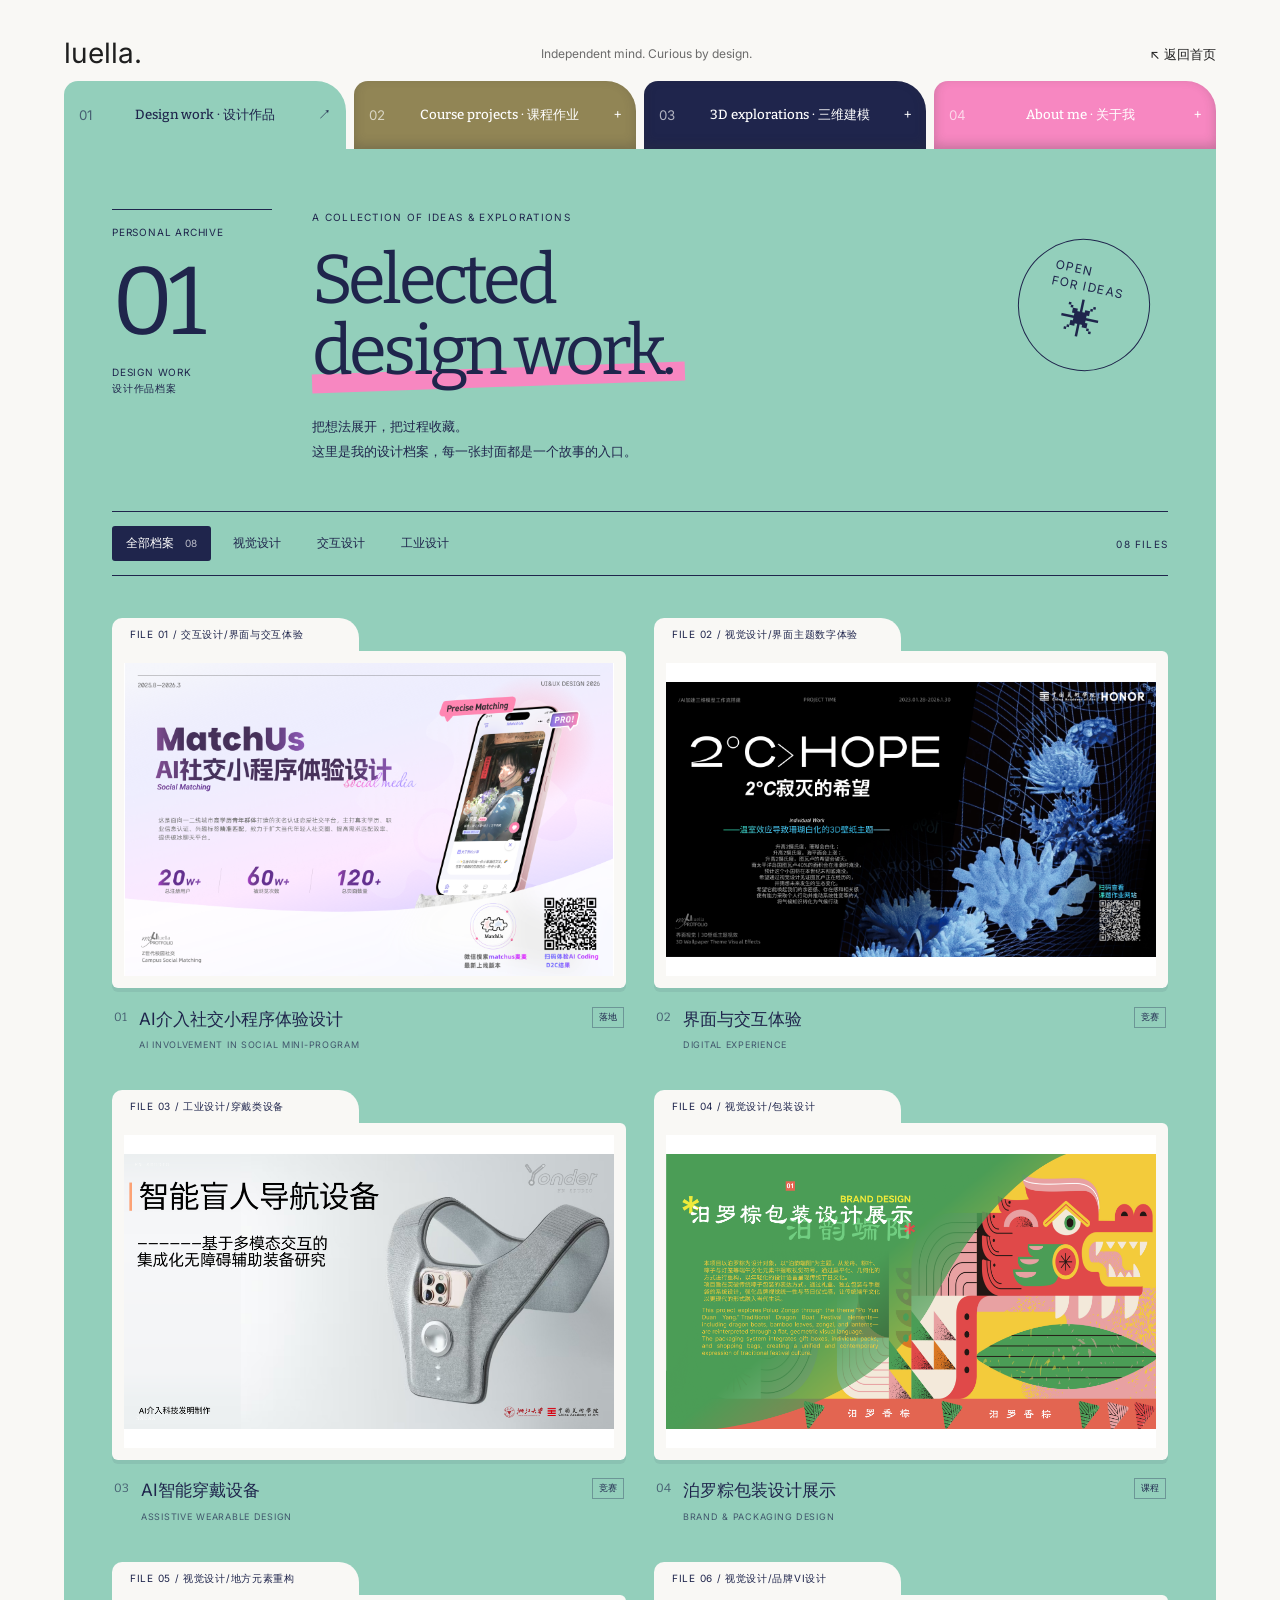
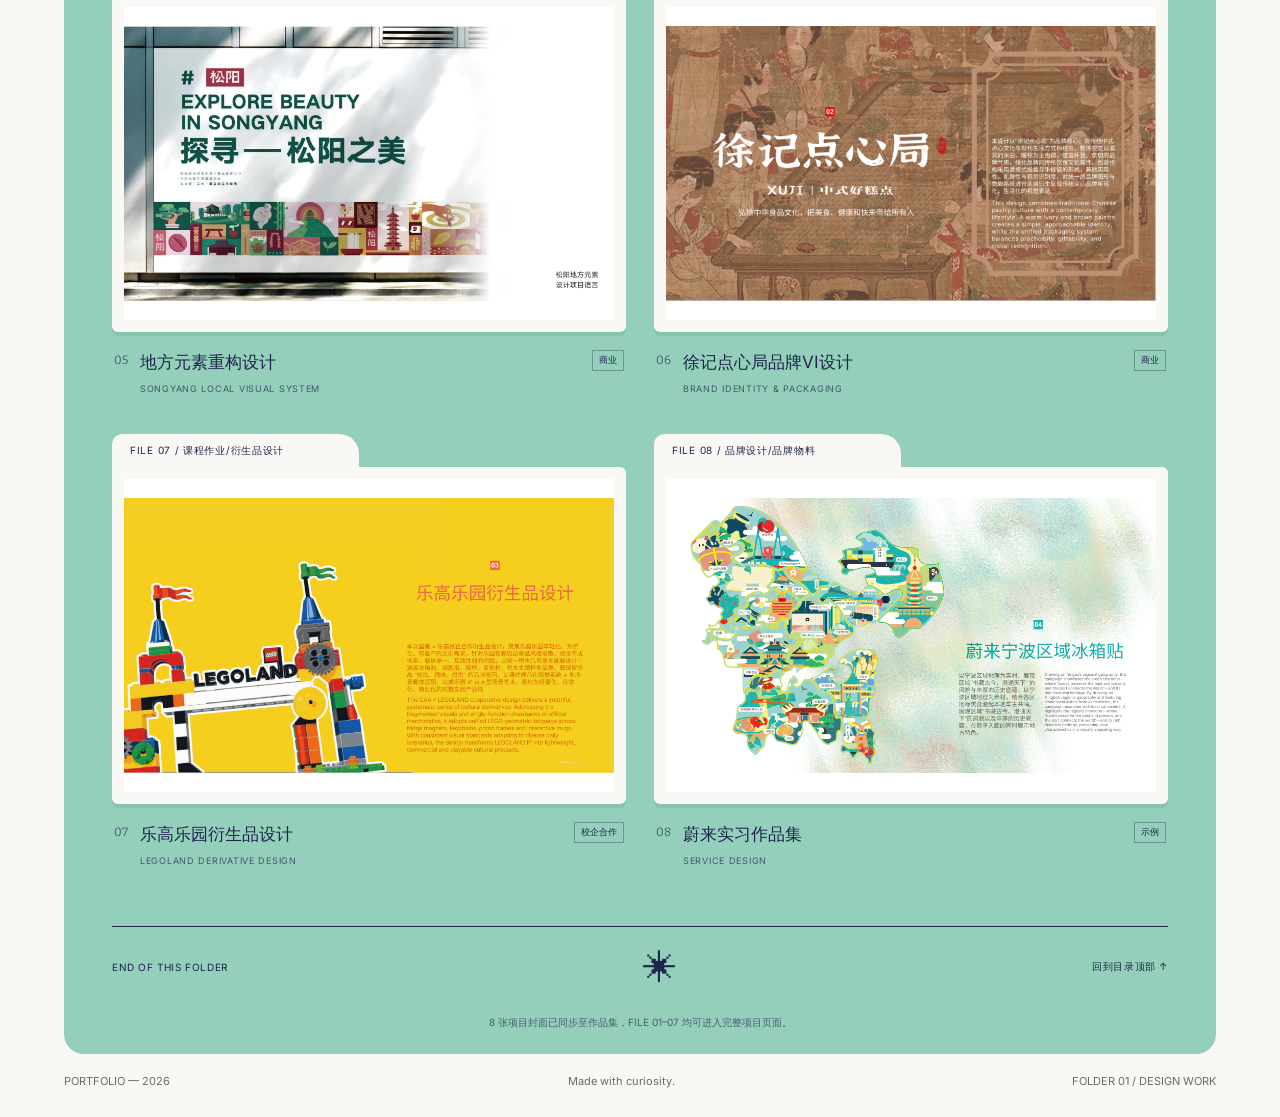
==== design-work.html @ b6601cc5 "Publish Luella portfolio" ====
<!doctype html>
<html lang="zh-CN">
<head>
  <meta charset="utf-8"><meta name="viewport" content="width=device-width,initial-scale=1">
  <title>Design work — Luella’s archive</title>
  <link rel="stylesheet" href="./home.css"><link rel="stylesheet" href="./archive.css"><link rel="stylesheet" href="./project-detail.css">
<script src="https://mcp.figma.com/mcp/html-to-design/capture.js" async></script></head>
<body>
<main class="page archive-page" data-theme="design">
  <header><a class="logo" href="./">luella.</a><small>Independent mind. Curious by design.</small><a class="back-home" href="./">↖ 返回首页</a></header>
  <nav class="tabs archive-tabs" aria-label="作品集栏目">
    <a class="tab" data-theme="design" href="./design-work.html" aria-current="page"><small>01</small><span class="label">Design work<span class="separator"> · </span><span>设计作品</span></span><span>↗</span></a>
    <a class="tab" data-theme="course" href="./course-projects.html"><small>02</small><span class="label">Course projects<span class="separator"> · </span><span>课程作业</span></span><span>+</span></a>
    <a class="tab" data-theme="explorations" href="./?theme=explorations"><small>03</small><span class="label">3D explorations<span class="separator"> · </span><span>三维建模</span></span><span>+</span></a>
    <a class="tab" data-theme="about" href="./?theme=about"><small>04</small><span class="label">About me<span class="separator"> · </span><span>关于我</span></span><span>+</span></a>
  </nav>
  <section class="archive" aria-labelledby="archive-title">
    <div class="archive-heading">
      <div class="folder-index"><span>PERSONAL ARCHIVE</span><strong>01</strong><span>DESIGN WORK<br>设计作品档案</span></div>
      <div class="heading-copy"><p class="eyebrow">A COLLECTION OF IDEAS & EXPLORATIONS</p><h1 id="archive-title">Selected<br><em>design work.</em></h1><p class="archive-intro">把想法展开，把过程收藏。<br>这里是我的设计档案，每一张封面都是一个故事的入口。</p></div>
      <div class="archive-stamp" aria-hidden="true">OPEN<br>FOR IDEAS<span>✳</span></div>
    </div>
    <div class="archive-toolbar"><div class="filters" role="group" aria-label="筛选项目类型"><button type="button" data-filter="all" aria-pressed="true">全部档案 <span>08</span></button><button type="button" data-filter="visual" aria-pressed="false">视觉设计</button><button type="button" data-filter="interactive" aria-pressed="false">交互设计</button><button type="button" data-filter="industrial" aria-pressed="false">工业设计</button></div><span class="result-count" role="status">08 FILES</span></div>
    <div class="project-grid" id="projects"></div>
    <div class="archive-end"><span>END OF THIS FOLDER</span><span class="end-star" aria-hidden="true">✳</span><a href="#archive-title">回到目录顶部 ↑</a></div>
    <p class="sample-note">8 张项目封面已同步至作品集，FILE 01–07 均可进入完整项目页面。</p>
  </section>
  <footer><span>PORTFOLIO — 2026</span><span>Made with curiosity.</span><span>FOLDER 01 / DESIGN WORK</span></footer>
</main>
<dialog class="cover-dialog" aria-labelledby="preview-title"><button class="close-preview" type="button" aria-label="关闭封面预览">关闭 ×</button><div class="preview-art"></div><div class="preview-caption"><span class="eyebrow">COVER PREVIEW / 封面预览</span><h2 id="preview-title"></h2><p>示例封面 · 正式项目内容待补充</p></div></dialog>
<script type="module" src="./archive.js"></script>
</body></html>
---- home.css ----
@font-face{font-family:Bitter;src:url('./assets/bitter-regular.ttf') format('truetype');font-weight:400;font-display:swap}
@font-face{font-family:Bitter;src:url('./assets/bitter-medium.ttf') format('truetype');font-weight:500;font-display:swap}
@font-face{font-family:Inter;src:url('./assets/inter-regular.ttf') format('truetype');font-weight:400;font-display:swap}
*{box-sizing:border-box}
body{margin:0;background:#f9f8f5;color:#1f1f1f;font-family:Inter,'PingFang SC',sans-serif}
.page{--surface:#93cfbb;--ink:#1f1f1f;--highlight:#f787c1;max-width:1728px;margin:auto;min-height:100svh;padding:36px 64px 28px;display:flex;flex-direction:column}
.page[data-theme=course]{--surface:#918555}
.page[data-theme=explorations]{--surface:#1f254c;--ink:#fff}
.page[data-theme=about]{--surface:#f787c1;--ink:#fff;--highlight:#93cfbb}
header{height:45px;display:flex;align-items:flex-start;justify-content:space-between;padding-bottom:11px;flex-shrink:0}
.logo{font-size:28px;line-height:34px}header small{font-size:12px;color:#6b6b6b;margin-top:10px}.contact{font-size:14px;margin-top:9px}
.tabs{display:grid;grid-template-columns:repeat(4,minmax(0,1fr));gap:8px;flex-shrink:0;position:relative;z-index:2}
.tab{min-width:0;height:68px;border:0;border-radius:14px 30px 0 0;padding:0 clamp(12px,1.15vw,22px);display:flex;gap:8px;justify-content:space-between;align-items:center;font:500 clamp(12px,1.04vw,20px) Bitter,'PingFang SC',serif;cursor:pointer;color:white;box-shadow:inset 0 -4px 11.1px #35353540;transition:box-shadow 180ms}
.tab[data-theme=design]{background:#93cfbb}.tab[data-theme=course]{background:#918555}.tab[data-theme=explorations]{background:#1f254c}.tab[data-theme=about]{background:#f787c1}
.tab small,.tab .symbol{font:400 1em Inter,sans-serif;opacity:.65}.tab[aria-selected=true]{box-shadow:none}.tab:focus-visible{outline:2px solid currentColor;outline-offset:-6px}
.hero{position:relative;isolation:isolate;display:grid;grid-template-columns:60% 36%;column-gap:1%;align-items:center;min-height:560px;height:calc(100svh - 252px);max-height:1000px;border-radius:0 0 20px 20px;background:var(--surface);color:var(--ink);overflow:hidden;transition:background-color 220ms,color 220ms}
.object{height:100%;min-width:0;position:relative;display:flex;align-items:center;justify-content:center}
.viewport{width:100%;height:calc(100% - 42px);position:relative;z-index:1}.viewport canvas{width:100%;height:100%;display:block}.poster{position:absolute;width:100%;height:100%;object-fit:contain;pointer-events:none}.poster[hidden]{display:none}
.star{position:absolute;pointer-events:none;height:auto;aspect-ratio:auto;z-index:2;transition:fill 220ms;width:clamp(54px,15%,140px)}.star-1{left:13%;top:22%;fill:var(--star-one,#f787c1);aspect-ratio:196.8021/179.9487}.star-2{right:7%;bottom:20%;fill:var(--star-two,#918555);aspect-ratio:202.493/212.921}.page[data-theme=course]{--star-one:#1f254c;--star-two:#f787c1}.page[data-theme=explorations]{--star-one:#918555;--star-two:#93cfbb}.page[data-theme=about]{--star-one:#93cfbb;--star-two:#918555}
.caption{position:absolute;z-index:3;bottom:10px;left:0;right:0;display:flex;justify-content:center;align-items:center;gap:8px;font-size:10px;color:var(--ink)}.motion-button{border:0;background:none;color:inherit;cursor:pointer;font:18px Inter;padding:6px;min-width:32px}.motion-button:focus-visible{outline:2px solid currentColor;border-radius:4px}.error{position:absolute;bottom:44px;left:20px;right:20px;z-index:4;font-size:12px}.error:empty{display:none}
.intro{align-self:start;padding-top:clamp(90px,8.59vw,165px);min-width:0;height:100%;position:relative;z-index:3}
h1{font-family:Bitter,Georgia,serif;font-size:clamp(38px,3.96vw,76px);font-weight:400;line-height:1.08;letter-spacing:-.01em;margin:0;white-space:nowrap}h1 .highlight{display:block;margin-top:1.08em;color:var(--highlight);transition:color 220ms}
.explore{text-decoration:none;position:absolute;left:0;top:83.2%;display:inline-flex;align-items:center;gap:14px;border:0;border-bottom:1px solid currentColor;padding:8px 5px;background:none;color:inherit;font:20px Inter,'PingFang SC',sans-serif}.explore .arrow{font-size:24px}
.resume{position:absolute;right:4.27%;bottom:3.99%;width:10.3%;height:auto;opacity:.65;mix-blend-mode:soft-light;pointer-events:none}
footer{display:flex;justify-content:space-between;gap:16px;padding-top:20px;color:#6b6b66;font-size:11px;line-height:15px}
@media(min-width:1920px){h1{font-size:76px}}
@media(max-width:1200px){.page{padding:28px 40px}.tab{padding:0 12px}.tab small{font-size:11px}.tab .label{display:flex;flex-direction:column;gap:3px;text-align:center}.tab .separator{display:none}.hero{min-height:580px}.intro{padding-top:30%}h1{font-size:clamp(34px,3.9vw,48px)}}
@media(max-width:1023px){.page{padding:20px}.contact{font-size:12px}header small{display:none}.tabs{grid-template-columns:repeat(2,minmax(0,1fr));gap:6px}.tab{height:60px;font-size:13px}.hero{height:auto;max-height:none;min-height:0;display:flex;flex-direction:column;padding-top:32px}.intro{order:0;width:100%;padding:0 28px;height:auto}h1{font-size:clamp(30px,6.8vw,48px);white-space:normal}h1 .highlight{margin-top:.5em}.explore{position:static;margin-top:24px;font-size:16px}.object{order:1;width:100%;height:clamp(500px,90vw,780px);margin-top:12px}.caption{bottom:12px}.resume{width:80px;right:20px;bottom:44px}footer{flex-wrap:wrap;font-size:9px;padding-top:16px}footer span:last-child{margin-left:auto}}
@media(prefers-reduced-motion:reduce){*,*::before,*::after{transition:none!important}}

@media(min-width:768px) and (max-width:1023px){.page{padding:28px 32px}.intro{padding:0 40px}h1{font-size:52px}.object{height:760px}}
@media(max-width:480px){.resume{display:none}.star{width:18%}.star-1{left:5%;top:25%}.star-2{right:3%;bottom:24%}.caption{font-size:9px;gap:4px}.intro{padding:0 24px}}
---- archive.css ----
a{color:inherit;text-decoration:none}.archive-page{max-width:1728px}.back-home{font-size:13px;padding-top:10px}.archive-tabs .tab[aria-current]{box-shadow:none;color:#1f254c}.archive{background:#93cfbb;border-radius:0 0 20px 20px;padding:48px 48px 24px;color:#1f254c}.archive-heading{display:grid;grid-template-columns:160px 1fr 150px;gap:40px;padding:12px 0 48px;align-items:start}.folder-index{border-top:1px solid #1f254c;padding-top:14px;display:flex;flex-direction:column;gap:14px;font-size:10px;line-height:1.6;letter-spacing:.08em}.folder-index strong{font:96px/1 Bitter,serif;letter-spacing:-.06em}.eyebrow{font:10px/1.6 Inter,sans-serif;letter-spacing:.13em;margin:0 0 20px}.archive h1{font-size:clamp(50px,5.4vw,84px);line-height:1.02;white-space:normal;letter-spacing:-.055em}.archive h1 em{font-style:normal;color:#1f254c;position:relative;z-index:0}.archive h1 em:after{content:'';position:absolute;bottom:4px;left:0;right:-12px;height:23%;background:#f787c1;z-index:-1;transform:rotate(-2deg)}.archive-intro{font-size:13px;line-height:1.9;margin:28px 0 0}.archive-stamp{margin-top:30px;border:1px solid #1f254c;border-radius:50%;width:132px;height:132px;display:flex;flex-direction:column;justify-content:center;align-items:center;font:12px/1.3 Inter;letter-spacing:.1em;transform:rotate(12deg)}.archive-stamp span{font-size:40px;color:#1f254c}.archive-toolbar{border-top:1px solid #1f254c;border-bottom:1px solid #1f254c;display:flex;justify-content:space-between;align-items:center;gap:16px;padding:14px 0;margin-bottom:42px}.filters{display:flex;gap:8px;flex-wrap:wrap}.filters button{border:0;background:none;color:#1f254c;padding:9px 14px;border-radius:3px;font:12px Inter,sans-serif;cursor:pointer}.filters button[aria-pressed=true]{background:#1f254c;color:#fff}.filters button span{font-size:10px;opacity:.7;margin-left:8px}.result-count{font-size:10px;letter-spacing:.12em;white-space:nowrap}.project-grid{display:grid;grid-template-columns:repeat(2,minmax(0,1fr));gap:40px 28px}.project[hidden]{display:none}.file-tab{display:inline-block;min-width:48%;padding:10px 18px 9px;background:#f9f8f5;border-radius:10px 20px 0 0;font-size:10px;letter-spacing:.07em}.cover-button{display:block;width:100%;border:0;border-radius:0 6px 6px 6px;padding:12px;background:#f9f8f5;position:relative;text-align:left;cursor:pointer;box-shadow:0 4px 0 #1f254c12;transition:transform .22s,box-shadow .22s}.cover-button:hover{transform:translateY(-4px);box-shadow:0 9px 0 #1f254c18}.cover-art{aspect-ratio:4/3;position:relative;overflow:hidden;isolation:isolate;color:#1f254c;background:#f787c1}.cover-series,.cover-bottom{position:absolute;left:7%;font:9px Inter;letter-spacing:.13em;z-index:2}.cover-series{top:7%}.cover-bottom{bottom:7%}.cover-word{position:absolute;left:7%;top:35%;font:clamp(25px,3.1vw,48px)/1 Bitter,serif;letter-spacing:-.04em;white-space:pre-line;z-index:2}.cover-mark{position:absolute;font:240px/1 Bitter,serif;right:-3%;top:12%;z-index:0;color:#93cfbb;transform:rotate(-12deg)}.identity:after{content:'';position:absolute;width:40%;height:120%;right:10%;top:-10%;border:1px solid #1f254c66;transform:rotate(23deg);border-radius:50%}.digital{background:#1f254c;color:#f9f8f5}.digital .cover-word{top:23%;font-size:clamp(24px,2.8vw,42px)}.digital .cover-mark{color:#93cfbb;font-size:200px;top:28%;right:5%}.digital:after{content:'';position:absolute;width:25%;height:52%;border:5px solid #f9f8f5;background:linear-gradient(145deg,#f787c1 45%,#93cfbb 45%);border-radius:18px;right:10%;top:26%;transform:rotate(14deg);box-shadow:12px 12px 0 #0002}.editorial{background:#eae4d7}.editorial .cover-word{font-size:clamp(35px,5vw,74px);left:12%;top:18%;writing-mode:vertical-rl;line-height:1.15;letter-spacing:.12em}.editorial .cover-mark{font-size:clamp(100px,14vw,210px);color:#f787c1;top:30%;right:6%}.editorial:after{content:'';position:absolute;inset:0;background:repeating-linear-gradient(0deg,transparent 0 35px,#1f254c14 35px 36px);z-index:-1}.spatial{background:#918555;color:#fff}.spatial .cover-word{top:22%;font-size:clamp(25px,2.7vw,40px)}.spatial .cover-mark{font-size:180px;top:34%;right:8%;color:#f787c1}.spatial:after{content:'';position:absolute;width:42%;height:75%;border:1px solid #eae4d7;right:12%;bottom:-10%;border-radius:50% 50% 0 0;box-shadow:14px -14px 0 #1f254c,28px -28px 0 #93cfbb}.packaging{background:#ead3bf}.packaging .cover-word{top:32%;left:10%;font-size:clamp(25px,2.8vw,42px)}.packaging .cover-mark{color:#1f254c;font-size:150px;top:29%;right:3%}.packaging:after{content:'';position:absolute;width:35%;height:76%;background:#93cfbb;right:8%;top:14%;transform:rotate(-10deg);box-shadow:9px 10px 0 #1f254c24;z-index:-1}.service{background:#dbe299}.service .cover-word{top:23%}.service .cover-mark{font-size:250px;color:#f787c1;right:5%;top:15%}.service:after{content:'';position:absolute;width:38%;aspect-ratio:1;border:26px solid #1f254c;border-radius:50%;right:-12%;bottom:-20%;z-index:-1}.preview-hint{position:absolute;bottom:24px;right:24px;background:#f9f8f5;color:#1f254c;border-radius:50px;padding:10px 14px;font-size:10px;opacity:0;transform:translateY(5px);transition:.2s}.cover-button:hover .preview-hint,.cover-button:focus-visible .preview-hint{opacity:1;transform:none}.project-meta{display:flex;align-items:start;gap:12px;padding:18px 2px 0}.project-number{font:12px Bitter;opacity:.65;padding-top:3px}.project-meta h2{margin:0;font-size:17px;font-weight:400;line-height:1.5}.project-meta p{font-size:9px;letter-spacing:.08em;margin:7px 0 0;opacity:.7}.sample-tag{font-size:9px;border:1px solid #1f254c55;padding:3px 6px;margin-left:auto;white-space:nowrap}.archive-end{margin-top:60px;border-top:1px solid #1f254c;display:flex;align-items:center;justify-content:space-between;padding-top:20px;font-size:10px;letter-spacing:.06em}.end-star{font-size:34px}.sample-note{font-size:10px;opacity:.65;margin:28px 0 0;text-align:center}.cover-dialog{border:0;padding:52px 20px 20px;background:#f9f8f5;color:#1f254c;border-radius:8px;width:min(760px,calc(100% - 32px));max-height:90svh;overflow:auto}.cover-dialog::backdrop{background:#1f254cc9;backdrop-filter:blur(4px)}.close-preview{position:absolute;right:20px;top:14px;background:none;border:0;font-size:13px;color:inherit;cursor:pointer;padding:5px}.preview-caption{padding:24px 4px 0}.preview-caption h2{font-size:22px;font-weight:400;margin:0}.preview-caption p{font-size:12px;color:#686868}.preview-caption .eyebrow{display:block;margin-bottom:10px}.cover-dialog .cover-word{font-size:clamp(28px,5vw,58px)}button:focus-visible,a:focus-visible{outline:2px solid #1f254c;outline-offset:4px}.explore{text-decoration:none}
@media(max-width:1100px){.archive{padding:32px}.archive-heading{grid-template-columns:100px 1fr;gap:28px}.archive-stamp{display:none}.folder-index strong{font-size:76px}.archive h1{font-size:64px}.cover-mark{font-size:160px}.archive-tabs{grid-template-columns:repeat(2,minmax(0,1fr))}.archive-tabs .label{display:flex;flex-direction:column}.archive-tabs .separator{display:none}}
@media(max-width:600px){.archive{padding:28px 18px 20px}.archive-heading{display:block;padding-bottom:28px}.folder-index{flex-direction:row;align-items:center;justify-content:space-between;gap:12px;margin-bottom:28px;font-size:8px}.folder-index strong{font-size:36px;order:1}.folder-index span:last-child{display:none}.archive h1{font-size:clamp(40px,11vw,58px)}.eyebrow{font-size:8px;letter-spacing:.08em}.archive-intro{font-size:12px}.archive-toolbar{align-items:start;margin-bottom:30px}.filters{gap:2px}.filters button{padding:8px;font-size:10px}.result-count{display:none}.project-grid{grid-template-columns:1fr;gap:30px}.cover-word{font-size:32px}.project-meta h2{font-size:15px}.cover-art .cover-mark{font-size:150px}.digital .cover-word,.spatial .cover-word,.packaging .cover-word{font-size:28px}.editorial .cover-word{font-size:50px}.cover-series,.cover-bottom{font-size:7px}.archive-end{margin-top:40px;font-size:8px}.sample-note{font-size:9px}.cover-dialog .cover-word{font-size:30px}}
---- project-detail.css ----
.project-image{aspect-ratio:574/367;background:#fff}
.project-image img{display:block;width:100%;height:100%;object-fit:contain;transition:transform .45s cubic-bezier(.2,.8,.2,1),filter .3s}
.cover-button:has(.project-image){transform:perspective(900px) rotateX(var(--tilt-x,0deg)) rotateY(var(--tilt-y,0deg));transform-style:preserve-3d;will-change:transform}
.cover-button:has(.project-image):hover{transform:perspective(900px) translateY(-4px) rotateX(var(--tilt-x,0deg)) rotateY(var(--tilt-y,0deg))}
.cover-button:hover .project-image img,.cover-button:focus-visible .project-image img{transform:scale(1.035);filter:brightness(.82)}
.project-cursor{position:absolute;z-index:4;left:var(--pointer-x,50%);top:var(--pointer-y,50%);width:82px;height:82px;margin:-41px 0 0 -41px;border-radius:50%;display:grid;place-items:center;background:#93cfbb;color:#1f254c;font-size:10px;letter-spacing:.04em;pointer-events:none;opacity:0;transform:scale(.72);transition:opacity .18s,transform .28s cubic-bezier(.2,.8,.2,1);box-shadow:0 8px 28px #0004}
.cover-button:hover .project-cursor,.cover-button:focus-visible .project-cursor{opacity:1;transform:scale(1)}
@media(pointer:coarse){.project-cursor{display:none}}
@media(prefers-reduced-motion:reduce){.cover-button:has(.project-image),.cover-button:has(.project-image):hover{transform:none}.project-image img,.project-cursor{transition:none}.cover-button:hover .project-image img{transform:none}}
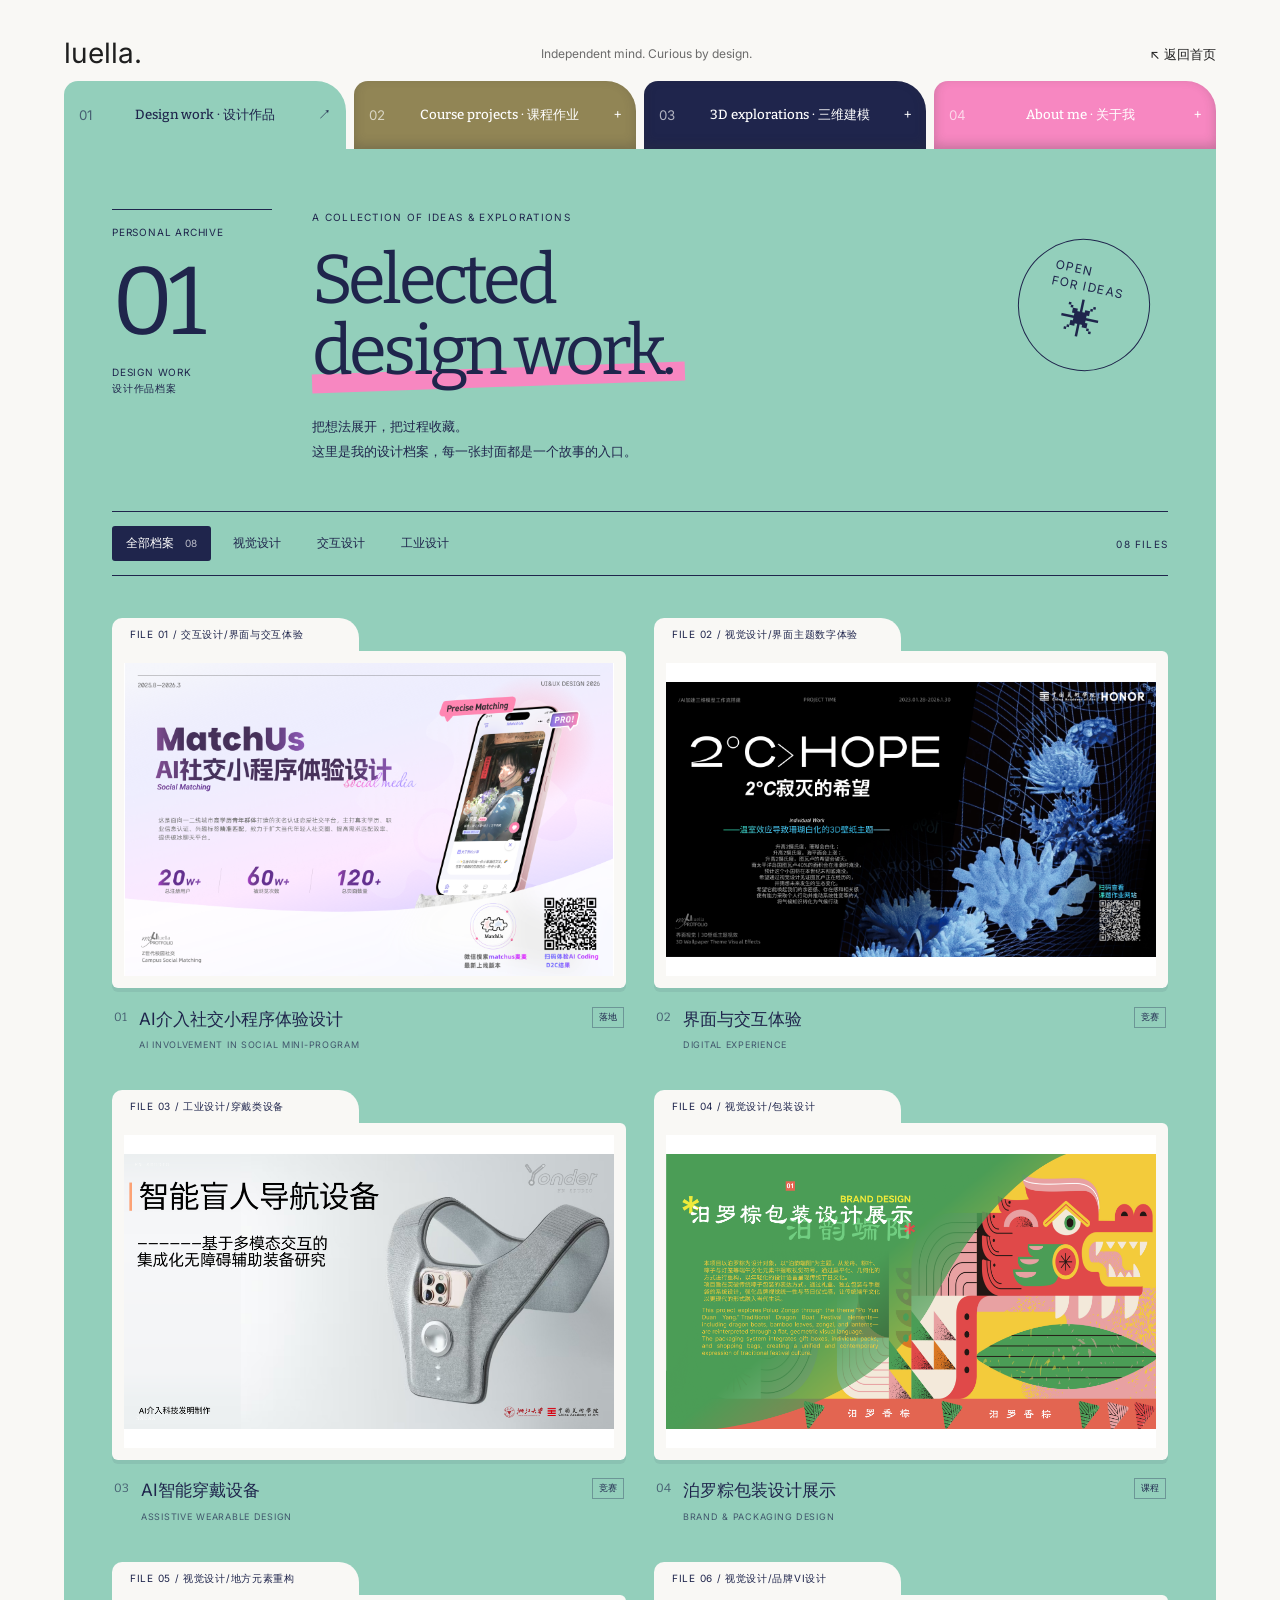
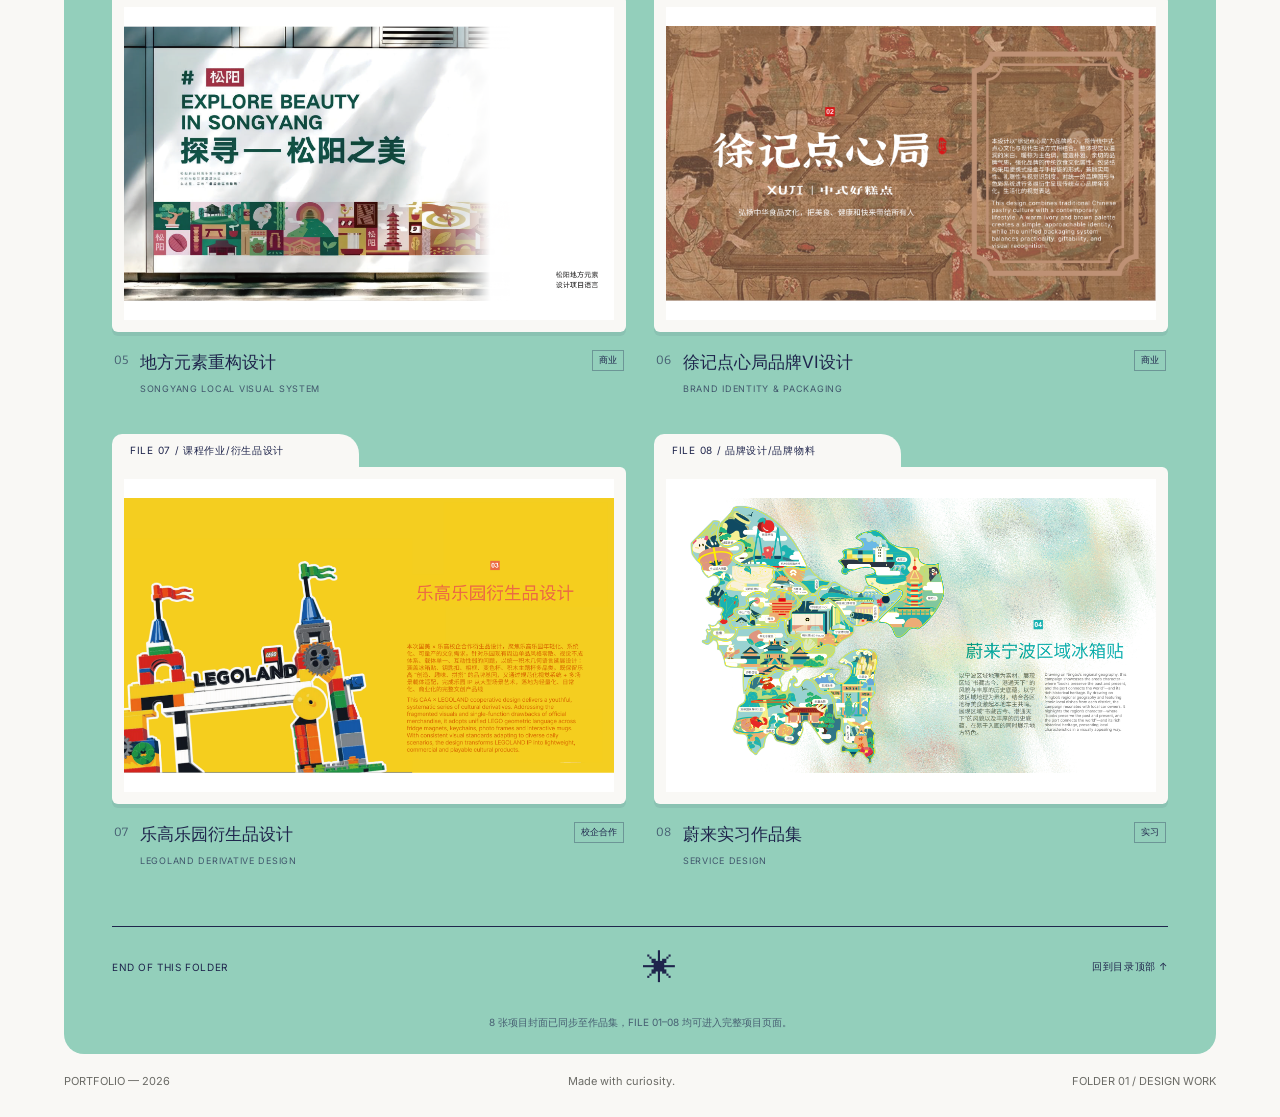
==== commit b60edc9e: "Add NIO internship portfolio project" ====
--- a/design-work.html
+++ b/design-work.html
@@ -23,7 +23,7 @@
     <div class="archive-toolbar"><div class="filters" role="group" aria-label="筛选项目类型"><button type="button" data-filter="all" aria-pressed="true">全部档案 <span>08</span></button><button type="button" data-filter="visual" aria-pressed="false">视觉设计</button><button type="button" data-filter="interactive" aria-pressed="false">交互设计</button><button type="button" data-filter="industrial" aria-pressed="false">工业设计</button></div><span class="result-count" role="status">08 FILES</span></div>
     <div class="project-grid" id="projects"></div>
     <div class="archive-end"><span>END OF THIS FOLDER</span><span class="end-star" aria-hidden="true">✳</span><a href="#archive-title">回到目录顶部 ↑</a></div>
-    <p class="sample-note">8 张项目封面已同步至作品集，FILE 01–07 均可进入完整项目页面。</p>
+    <p class="sample-note">8 张项目封面已同步至作品集，FILE 01–08 均可进入完整项目页面。</p>
   </section>
   <footer><span>PORTFOLIO — 2026</span><span>Made with curiosity.</span><span>FOLDER 01 / DESIGN WORK</span></footer>
 </main>
